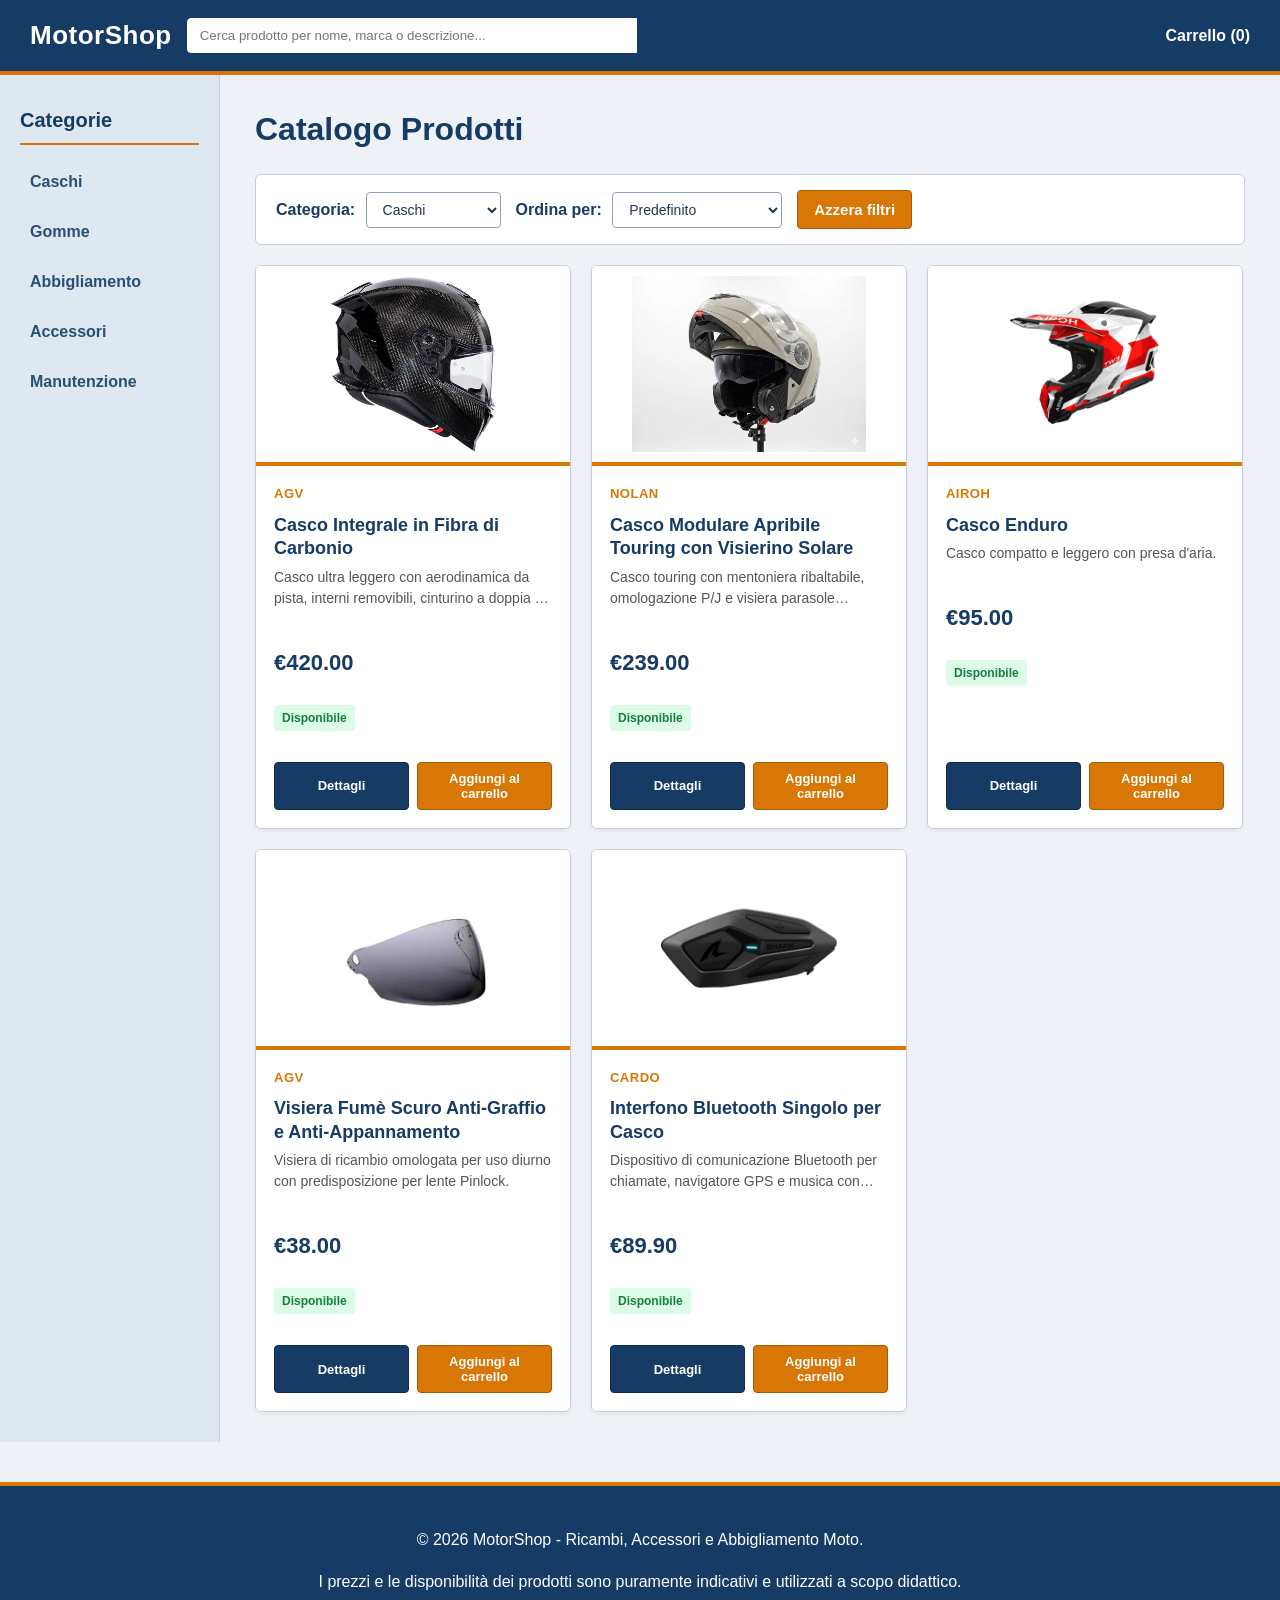
==== src/main/resources/static/index.html @ a580b13f "1parte1ass" ====
<!DOCTYPE html>
<html lang="it">
<head>
    <meta charset="UTF-8">
    <meta name="viewport" content="width=device-width, initial-scale=1.0">
    <title>MotorShop - Catalogo Prodotti</title>
    <!-- Libreria jQuery per chiamate AJAX -->
    <script src="https://code.jquery.com/jquery-3.6.0.min.js"></script>
    <link rel="stylesheet" type="text/css" href="css/style.css">
</head>
<body>

<header class="navbar">
    <div class="logo"><a href="index.html">MotorShop</a></div>

    <!-- Barra di ricerca -->
    <form id="searchForm" class="search-form" onsubmit="return false;">
        <label class="visually-hidden" for="searchInput">Cerca un prodotto</label>
        <input type="text" id="searchInput" name="ricerca" placeholder="Cerca prodotto per nome, marca o descrizione...">
    </form>

    <nav class="menu">
        <a href="carrello.html">Carrello (<span id="cartCount">0</span>)</a>
    </nav>
</header>

<div class="page-layout">
    <!-- Sidebar Categorie -->
    <aside class="sidebar">
        <h2>Categorie</h2>
        <ul id="sidebarCategories">
            <li><a href="#" data-xml="xml/caschi.xml">Caschi</a></li>
            <li><a href="#" data-xml="xml/gomme.xml">Gomme</a></li>
            <li><a href="#" data-xml="xml/abbigliamento.xml">Abbigliamento</a></li>
            <li><a href="#" data-xml="xml/accessori.xml">Accessori</a></li>
            <li><a href="#" data-xml="xml/manutenzione.xml">Manutenzione</a></li>
        </ul>
    </aside>

    <main class="products-container">
        <h1>Catalogo Prodotti</h1>

        <!-- Barra Filtri Categoria e Ordinamento -->
        <div class="filters-bar" style="margin-bottom: 20px; display: flex; gap: 15px; align-items: center; flex-wrap: wrap;">
            <div>
                <label for="categoryFilter">Categoria:</label>
                <select id="categoryFilter">
                    <option value="xml/caschi.xml">Caschi</option>
                    <option value="xml/gomme.xml">Gomme</option>
                    <option value="xml/abbigliamento.xml">Abbigliamento</option>
                    <option value="xml/accessori.xml">Accessori</option>
                    <option value="xml/manutenzione.xml">Manutenzione</option>
                </select>
            </div>

            <div>
                <label for="sortFilter">Ordina per:</label>
                <select id="sortFilter">
                    <option value="default">Predefinito</option>
                    <option value="price-asc">Prezzo crescente</option>
                    <option value="price-desc">Prezzo decrescente</option>
                    <option value="name-asc">Nome (A - Z)</option>
                    <option value="name-desc">Nome (Z - A)</option>
                </select>
            </div>

            <button type="button" class="btn" id="btnReset">Azzera filtri</button>
        </div>

        <!-- Sezione prodotti popolata via AJAX jQuery -->
        <section id="products" class="products-list"></section>

        <!-- Messaggio in caso di nessun risultato trovato -->
        <div id="noResults" style="display: none; padding: 20px; text-align: center; color: #163b65; font-size: 18px;">
            Nessun prodotto corrisponde ai criteri di ricerca selezionati.
        </div>
    </main>
</div>

<!-- Finestra Modale per Dettagli Prodotto -->
<div id="infoModal" class="modal">
    <section class="modal-content">
        <button type="button" class="close" id="btnCloseModal">&times;</button>
        <img id="modalProductImage" src="" alt="Immagine prodotto">
        <h2 id="modalProductName"></h2>
        <p id="modalProductBrand" style="font-weight: bold; color: #d97706; margin: 5px 0;"></p>
        <p id="modalProductDescription" style="line-height: 1.5; text-align: left; margin: 15px 0;"></p>
        <p id="modalProductAvailability" style="font-size: 14px; margin-bottom: 10px;"></p>
        <p id="modalProductPrice" class="price" style="font-size: 24px; color: #163b65;"></p>
        <button type="button" class="btn modal-button" id="modalAddToCartBtn">Aggiungi al carrello</button>
    </section>
</div>

<footer class="footer">
    <p>© 2026 MotorShop - Ricambi, Accessori e Abbigliamento Moto.</p>
    <p>I prezzi e le disponibilità dei prodotti sono puramente indicativi e utilizzati a scopo didattico.</p>
</footer>

<!-- Collegamento al file JavaScript -->
<script src="js/prodotti.js"></script>
</body>
</html>
---- src/main/resources/static/css/style.css ----
/* ==========================================================================
   MotorShop - Style Sheet Globale (A.A. 2026-27)
   ========================================================================== */

/* Reset di base e Box Model */
html, body {
    margin: 0;
    padding: 0;
    box-sizing: border-box;
}

*, *:before, *:after {
    box-sizing: inherit;
}

body {
    background-color: #eef2f7;
    color: #25364a;
    font-family: Arial, Helvetica, sans-serif;
    font-size: 16px;
    line-height: 1.5;
}

.visually-hidden {
    position: absolute;
    left: -10000px;
}

/* --------------------------------------------------------------------------
   Pulsanti e Form
   -------------------------------------------------------------------------- */
.btn {
    display: inline-block;
    padding: 10px 16px;
    border: 1px solid #a95804;
    background-color: #d97706;
    color: #ffffff;
    cursor: pointer;
    font-size: 15px;
    font-weight: bold;
    text-align: center;
    text-decoration: none;
    border-radius: 4px;
    transition: background-color 0.2s ease, border-color 0.2s ease;
}

.btn:hover {
    background-color: #a95804;
    border-color: #8c4702;
}

.btn:disabled, .btn[disabled] {
    background-color: #cbd5e1;
    border-color: #94a3b8;
    color: #64748b;
    cursor: not-allowed;
}

.btn-secondary {
    background-color: #163b65;
    border-color: #0f2a4a;
}

.btn-secondary:hover {
    background-color: #0f2a4a;
}

select {
    padding: 8px 12px;
    border: 1px solid #8ca0b5;
    background-color: #ffffff;
    color: #25364a;
    font-size: 14px;
    border-radius: 4px;
    outline: none;
}

select:focus {
    border-color: #d97706;
}

/* --------------------------------------------------------------------------
   Header e Navigation Bar
   -------------------------------------------------------------------------- */
.navbar {
    display: flex;
    align-items: center;
    padding: 16px 30px;
    border-bottom: 4px solid #d97706;
    background-color: #163b65;
    color: #ffffff;
    flex-wrap: wrap;
    gap: 15px;
}

.logo a {
    color: #ffffff;
    font-size: 26px;
    font-weight: bold;
    text-decoration: none;
    letter-spacing: 0.5px;
}

.customer-name {
    margin: 0;
    color: #e2e8f0;
    font-weight: 500;
}

.search-form {
    display: flex;
    flex-grow: 1;
    max-width: 450px;
}

.search-form input[type="text"] {
    width: 100%;
    padding: 9px 12px;
    border: 1px solid #ffffff;
    background-color: #ffffff;
    color: #25364a;
    border-radius: 4px 0 0 4px;
    outline: none;
}

.search-form input[type="text"]:focus {
    border-color: #d97706;
}

.menu {
    display: flex;
    margin-left: auto;
    gap: 20px;
}

.menu a {
    color: #ffffff;
    text-decoration: none;
    font-weight: bold;
}

.menu a:hover {
    color: #fef08a;
    text-decoration: underline;
}

/* --------------------------------------------------------------------------
   Layout Principale e Sidebar
   -------------------------------------------------------------------------- */
.page-layout {
    display: flex;
    min-height: calc(100vh - 180px);
}

.sidebar {
    width: 220px;
    min-width: 220px;
    padding: 30px 20px;
    border-right: 1px solid #c5d0dc;
    background-color: #dfe8f1;
}

.sidebar h2 {
    margin-top: 0;
    font-size: 20px;
    color: #163b65;
    border-bottom: 2px solid #d97706;
    padding-bottom: 8px;
}

.sidebar ul {
    margin: 0;
    padding: 0;
    list-style: none;
}

.sidebar li {
    margin-bottom: 10px;
}

.sidebar a {
    display: block;
    padding: 8px 10px;
    color: #284f78;
    text-decoration: none;
    font-weight: bold;
    border-radius: 4px;
    transition: background-color 0.2s ease, color 0.2s ease;
}

.sidebar a:hover, .sidebar a.active {
    background-color: #163b65;
    color: #ffffff;
}

.products-container {
    flex-grow: 1;
    padding: 30px 35px;
}

.products-container h1 {
    margin-top: 0;
    color: #163b65;
}

/* Barra Filtri e Ordinamento */
.filters-bar {
    background-color: #ffffff;
    padding: 15px 20px;
    border: 1px solid #c5d0dc;
    border-radius: 6px;
    margin-bottom: 25px;
    display: flex;
    gap: 20px;
    align-items: center;
    flex-wrap: wrap;
}

.filters-bar label {
    font-weight: bold;
    margin-right: 6px;
    color: #163b65;
}

/* --------------------------------------------------------------------------
   Griglia e Schede Prodotti
   -------------------------------------------------------------------------- */
.products-list {
    display: flex;
    flex-wrap: wrap;
    gap: 20px;
}

.product-card {
    width: calc(33.333% - 14px);
    border: 1px solid #c5d0dc;
    background-color: #ffffff;
    border-radius: 6px;
    overflow: hidden;
    display: flex;
    flex-direction: column;
    box-shadow: 0 2px 4px rgba(0,0,0,0.05);
    transition: transform 0.2s ease, box-shadow 0.2s ease;
}

.product-card:hover {
    transform: translateY(-3px);
    box-shadow: 0 5px 12px rgba(0,0,0,0.1);
}

.product-card img {
    width: 100%;
    height: 200px;
    object-fit: contain;
    background-color: #ffffff;
    border-bottom: 4px solid #d97706;
    padding: 10px;
}

.product-info {
    padding: 18px;
    display: flex;
    flex-direction: column;
    flex-grow: 1;
}

.product-info h2 {
    margin: 0 0 6px 0;
    font-size: 18px;
    color: #163b65;
    line-height: 1.3;
}

.product-marca {
    margin: 0 0 10px 0;
    color: #d97706;
    font-weight: bold;
    font-size: 13px;
    text-transform: uppercase;
    letter-spacing: 0.5px;
}

.product-desc-short {
    margin: 0 0 15px 0;
    font-size: 14px;
    color: #555555;
    display: -webkit-box;
    -webkit-line-clamp: 2;
    -webkit-box-orient: vertical;
    overflow: hidden;
}

.price {
    color: #163b65;
    font-size: 22px;
    font-weight: bold;
    margin-bottom: 10px;
}

.badge-disponibilita {
    display: inline-block;
    padding: 4px 8px;
    border-radius: 4px;
    font-weight: bold;
    font-size: 12px;
    margin-bottom: 15px;
}

.badge-disponibilita.disponibile {
    color: #15803d;
    background-color: #dcfce7;
}

.badge-disponibilita.esaurito {
    color: #b91c1c;
    background-color: #fee2e2;
}

.product-buttons {
    margin-top: auto;
    display: flex;
    gap: 8px;
    flex-wrap: wrap;
}

.product-buttons .btn {
    flex: 1;
    padding: 8px 10px;
    font-size: 13px;
}

/* --------------------------------------------------------------------------
   Finestre Modali
   -------------------------------------------------------------------------- */
.modal {
    display: none;
    position: fixed;
    top: 0;
    left: 0;
    z-index: 100;
    width: 100%;
    height: 100%;
    background-color: rgba(0, 0, 0, 0.6);
    overflow-y: auto;
}

.modal-content {
    position: relative;
    width: 90%;
    max-width: 500px;
    margin: 80px auto;
    padding: 30px;
    border: 4px solid #163b65;
    background-color: #ffffff;
    border-radius: 8px;
    text-align: center;
    box-shadow: 0 10px 25px rgba(0,0,0,0.3);
}

.modal-content img {
    width: 100%;
    max-height: 240px;
    object-fit: contain;
    margin-bottom: 15px;
    background-color: #f9f9f9;
    padding: 10px;
    border-radius: 4px;
}

.close {
    position: absolute;
    top: 12px;
    right: 15px;
    border: 1px solid #cbd5e1;
    background-color: #ffffff;
    color: #333333;
    font-size: 20px;
    font-weight: bold;
    cursor: pointer;
    padding: 2px 8px;
    border-radius: 4px;
}

.close:hover {
    background-color: #fee2e2;
    color: #b91c1c;
}

/* --------------------------------------------------------------------------
   Carrello (carrello.html)
   -------------------------------------------------------------------------- */
.cart-page {
    padding: 35px;
    max-width: 1200px;
    margin: 0 auto;
}

.cart-layout {
    display: flex;
    gap: 30px;
    align-items: flex-start;
}

.cart-products {
    flex-grow: 1;
}

.cart-product {
    display: flex;
    align-items: center;
    margin-bottom: 15px;
    padding: 15px 20px;
    border: 1px solid #c5d0dc;
    background-color: #ffffff;
    border-radius: 6px;
}

.cart-product img {
    width: 120px;
    height: 90px;
    object-fit: contain;
    margin-right: 20px;
    background-color: #f9f9f9;
    padding: 5px;
}

.cart-product-info {
    flex-grow: 1;
}

.cart-product-info h3 {
    margin: 0 0 5px 0;
    color: #163b65;
}

.quantity {
    display: flex;
    align-items: center;
    gap: 10px;
    margin-left: auto;
}

.quantity input {
    width: 55px;
    padding: 6px;
    border: 1px solid #999999;
    border-radius: 4px;
    text-align: center;
}

.cart-summary {
    width: 320px;
    min-width: 320px;
    padding: 25px;
    border: 4px solid #163b65;
    background-color: #ffffff;
    border-radius: 8px;
}

.cart-summary h2 {
    margin-top: 0;
    color: #163b65;
    border-bottom: 2px solid #d97706;
    padding-bottom: 10px;
}

.summary-row {
    display: flex;
    justify-content: space-between;
    margin-bottom: 15px;
    font-size: 18px;
    font-weight: bold;
}

/* --------------------------------------------------------------------------
   Piè di Pagina (Footer)
   -------------------------------------------------------------------------- */
.footer {
    margin-top: 40px;
    padding: 25px;
    border-top: 4px solid #d97706;
    background-color: #163b65;
    color: #ffffff;
    line-height: 1.6;
    text-align: center;
}

/* --------------------------------------------------------------------------
   Media Queries per Responsive Design
   -------------------------------------------------------------------------- */
@media (max-width: 992px) {
    .product-card {
        width: calc(50% - 10px);
    }
}

@media (max-width: 768px) {
    .page-layout, .cart-layout {
        flex-direction: column;
    }

    .sidebar, .cart-summary {
        width: 100%;
        min-width: 100%;
    }

    .product-card {
        width: 100%;
    }

    .navbar {
        flex-direction: column;
        align-items: stretch;
    }

    .search-form {
        max-width: 100%;
    }

    .menu {
        margin-left: 0;
        justify-content: space-between;
    }
}
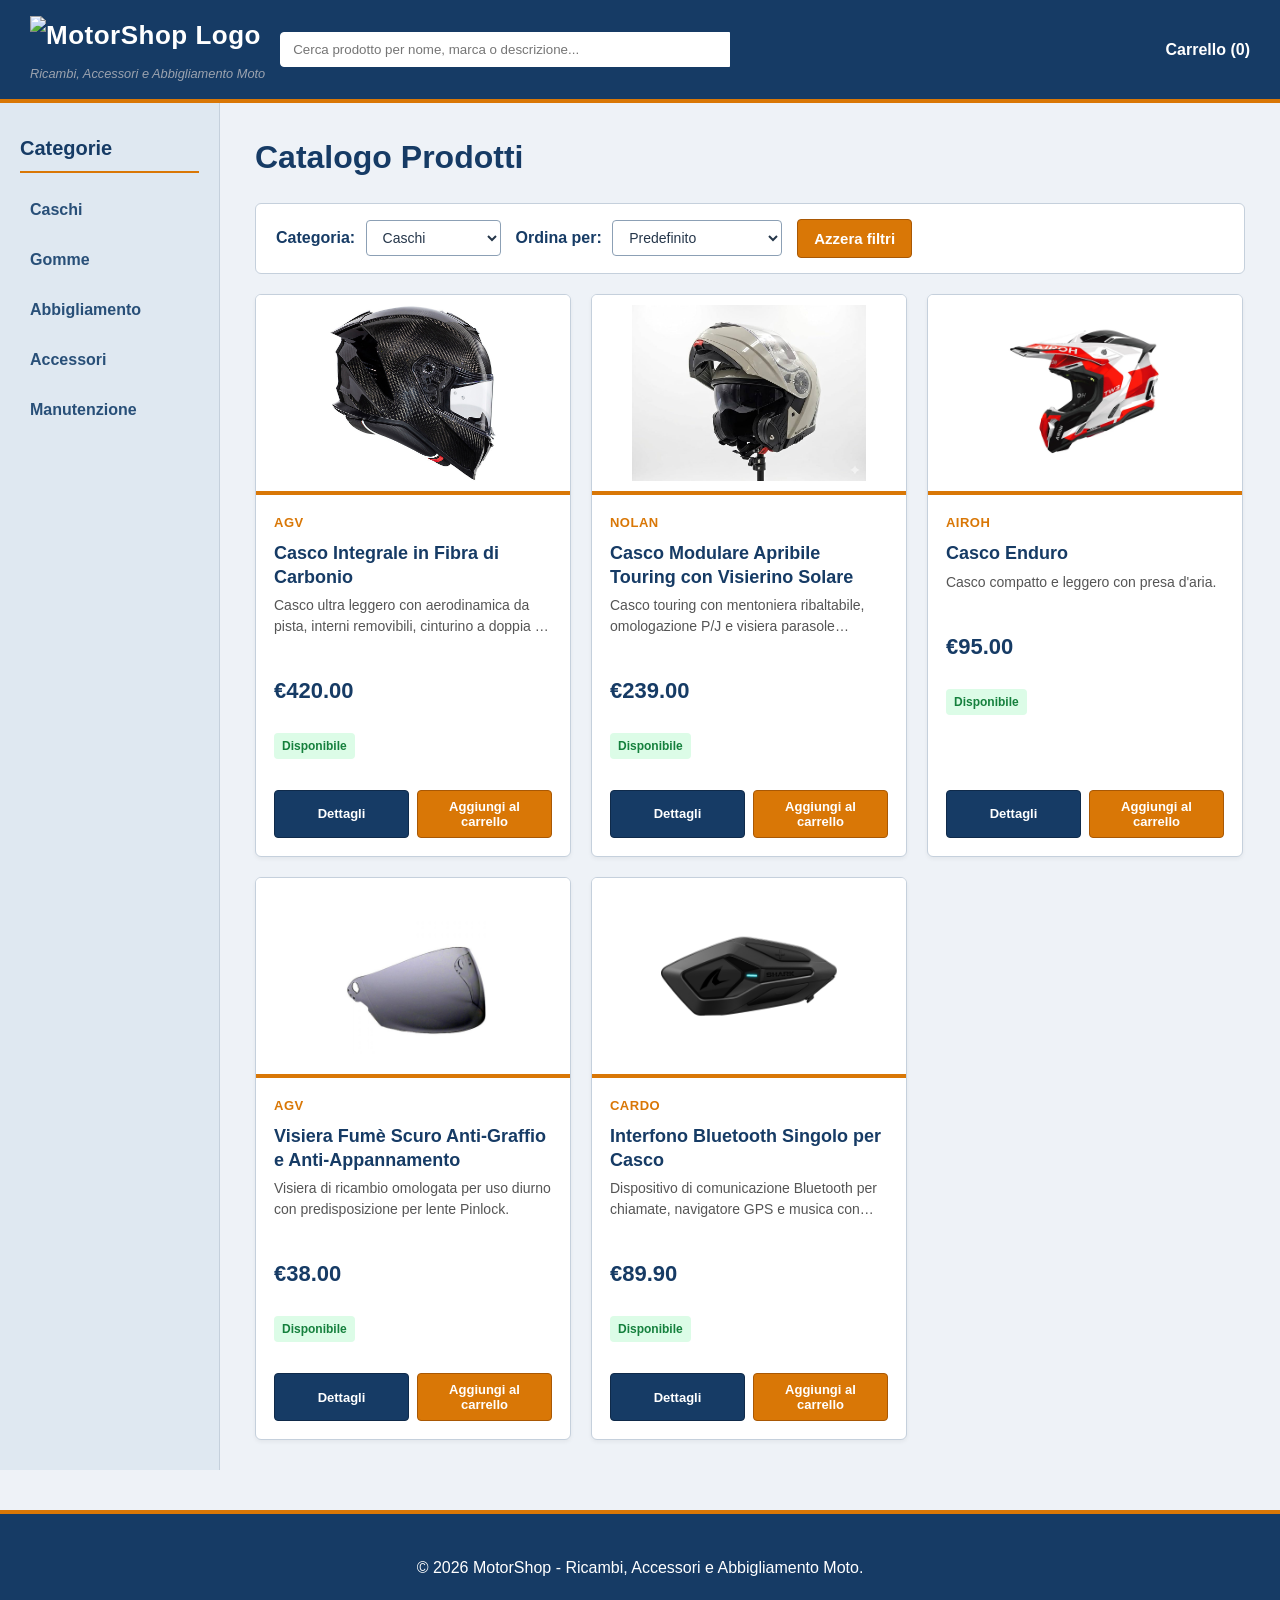
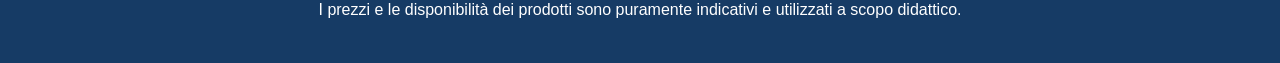
==== commit a0ba85dc: "1 parte assignemtn1" ====
--- a/src/main/resources/static/index.html
+++ b/src/main/resources/static/index.html
@@ -10,8 +10,13 @@
 </head>
 <body>
 
-<header class="navbar">
-    <div class="logo"><a href="index.html">MotorShop</a></div>
+<header class="navbar"> <!--3.1 ASS1-->
+    <div class="logo">
+        <a href="index.html">
+            <img src="/immagini/logo.jpg" alt="MotorShop Logo" class="logo-img">
+        </a>
+        <p class="header-subtitle">Ricambi, Accessori e Abbigliamento Moto</p>
+    </div>
 
     <!-- Barra di ricerca -->
     <form id="searchForm" class="search-form" onsubmit="return false;">
@@ -22,7 +27,7 @@
     <nav class="menu">
         <a href="carrello.html">Carrello (<span id="cartCount">0</span>)</a>
     </nav>
-</header>
+</header> <!--3.1 ASS1-->
 
 <div class="page-layout">
     <!-- Sidebar Categorie -->
--- a/src/main/resources/static/css/style.css
+++ b/src/main/resources/static/css/style.css
@@ -99,6 +99,27 @@
     font-weight: bold;
     text-decoration: none;
     letter-spacing: 0.5px;
+}
+
+/* Gestione Dimensioni Logo e Header */
+.logo-container {
+    display: flex;
+    flex-direction: column;
+    justify-content: center;
+}
+
+.logo-img {
+    height: 45px;          /* Altezza ottimale per la navbar */
+    width: auto;           /* Mantiene le proporzioni corrette */
+    display: block;
+    object-fit: contain;
+}
+
+.header-subtitle {
+    font-size: 0.8rem;
+    color: #9ca3af;         /* Grigio chiaro/medio */
+    margin: 3px 0 0 0;
+    font-style: italic;
 }
 
 .customer-name {
